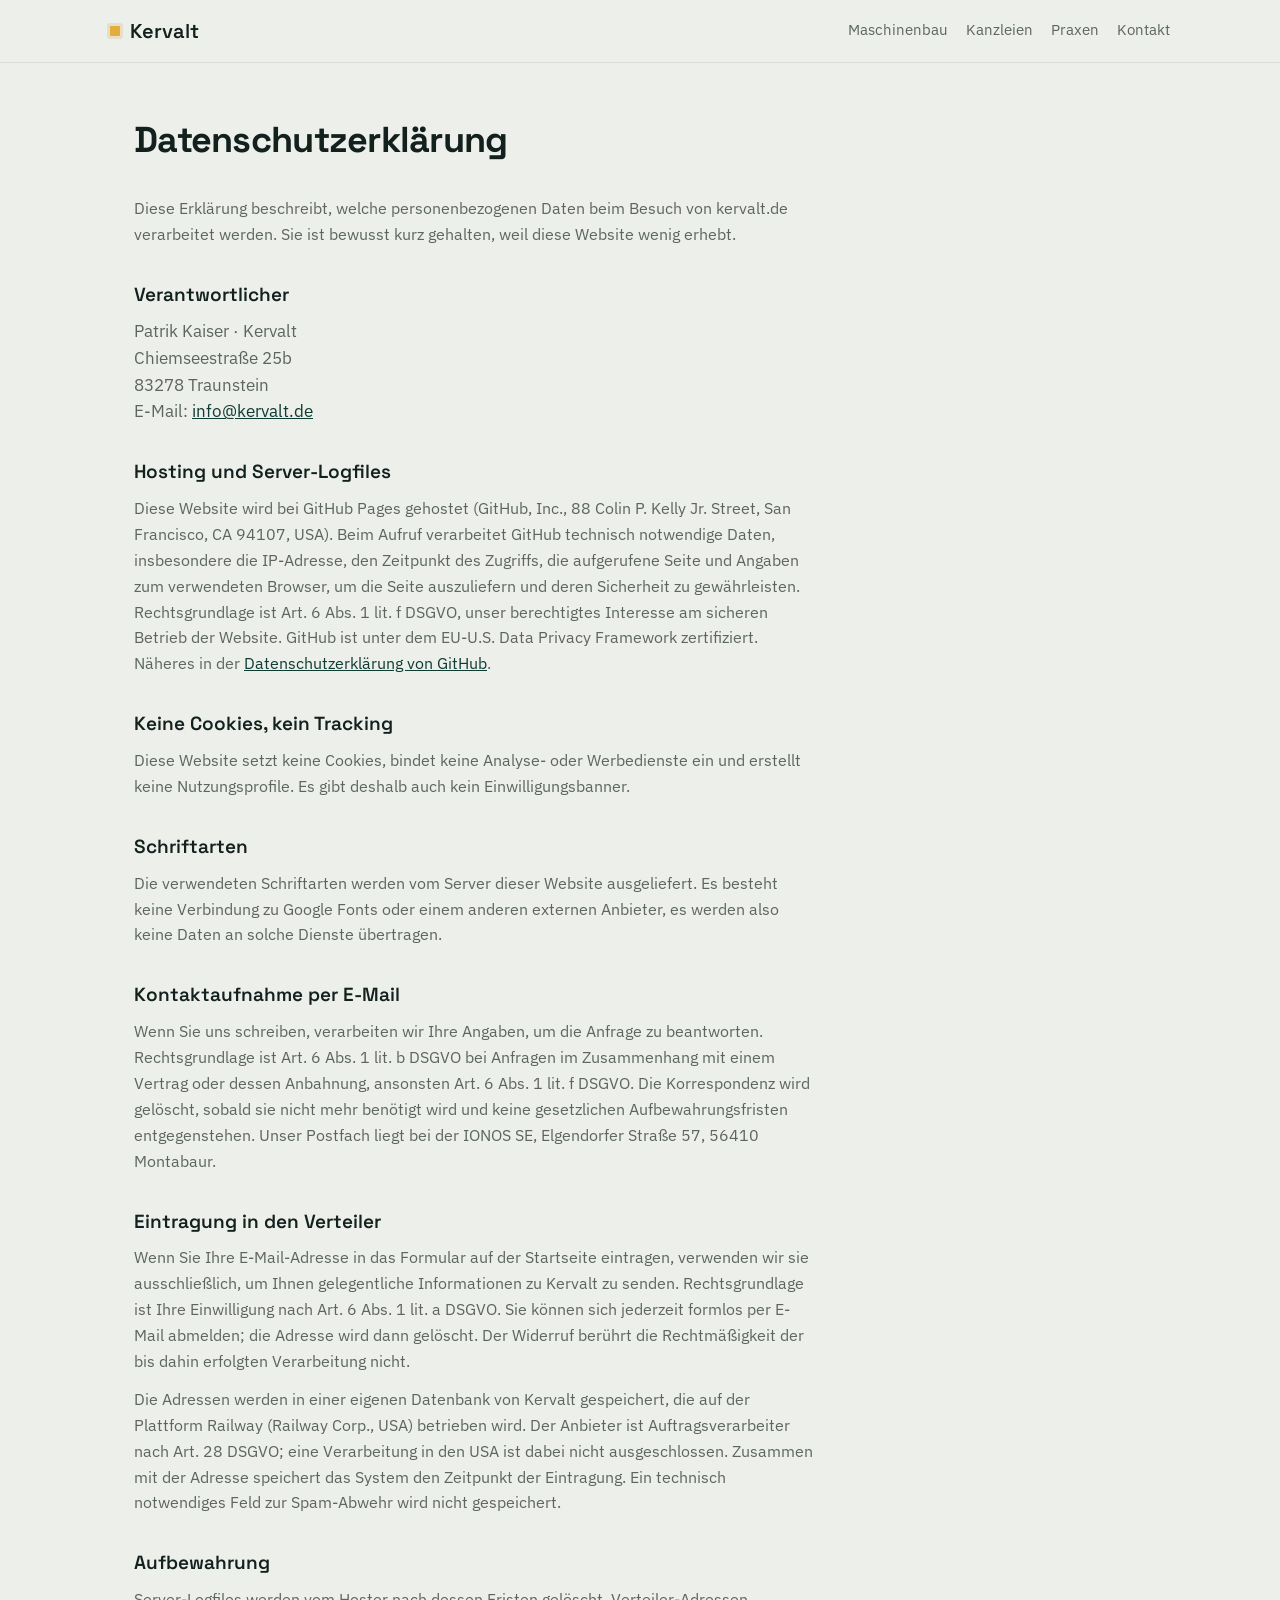
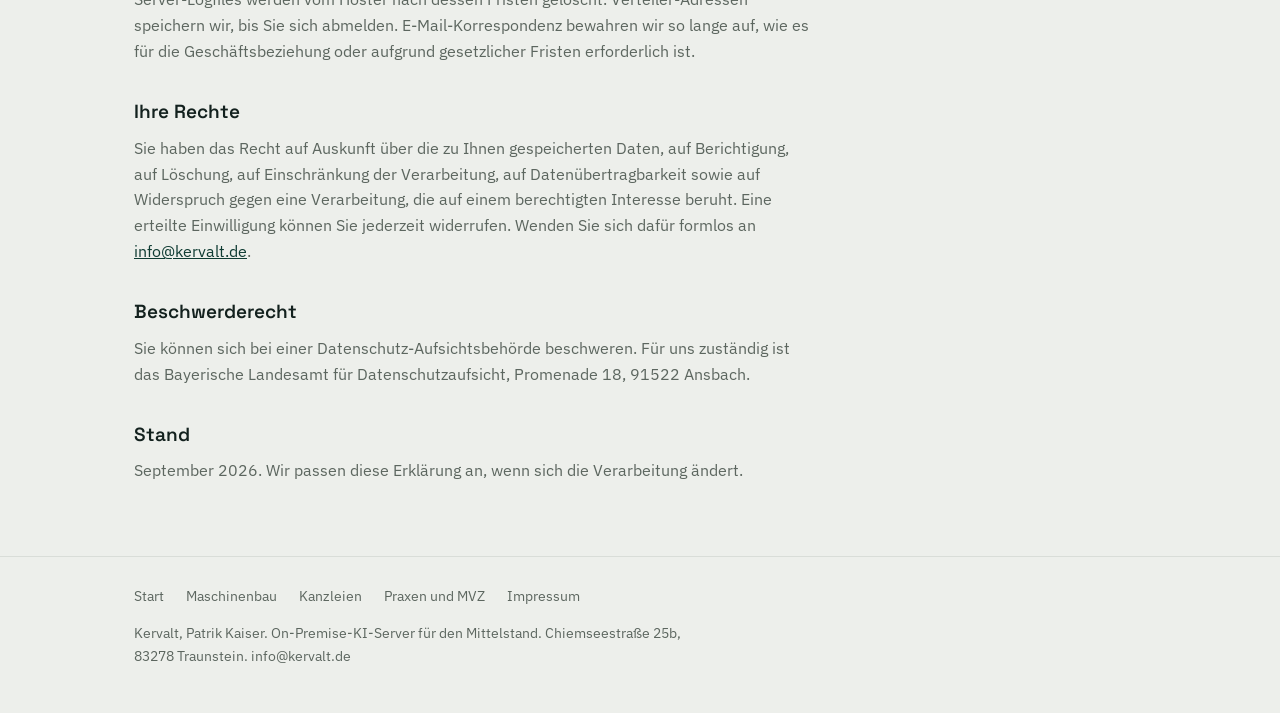
==== datenschutz/index.html @ 9f7834ed "Website auf On-Premise-KI-Positionierung umgebaut Startseite plus drei Branchen-Landingpages (Maschi" ====
<!doctype html>
<html lang="de">
<head>
<meta charset="utf-8">
<meta name="viewport" content="width=device-width,initial-scale=1">
<title>Datenschutzerklärung | Kervalt</title>
<meta name="description" content="Datenschutzerklärung von Kervalt: welche Daten beim Besuch von kervalt.de verarbeitet werden, wer sie verarbeitet und welche Rechte Sie haben.">
<meta name="robots" content="index, follow">
<meta name="theme-color" content="#0E3B32">
<link rel="canonical" href="https://kervalt.de/datenschutz/">
<link rel="icon" href="/assets/favicon.svg" type="image/svg+xml">
<link rel="stylesheet" href="/assets/style.css">
</head>
<body>
<a class="skip" href="#inhalt">Zum Inhalt springen</a>

<header class="hd">
  <div class="wrap hd-in">
    <a class="wordmark" href="/"><span class="led" aria-hidden="true"></span>Kervalt</a>
    <nav class="nav" aria-label="Hauptnavigation">
      <a href="/ki-maschinenbau/">Maschinenbau</a>
      <a href="/ki-kanzlei/">Kanzleien</a>
      <a href="/ki-praxis/">Praxen</a>
      <a href="mailto:info@kervalt.de">Kontakt</a>
    </nav>
  </div>
</header>

<main id="inhalt" class="wrap">
  <article class="legal">
    <h1>Datenschutzerklärung</h1>
    <p>Diese Erklärung beschreibt, welche personenbezogenen Daten beim Besuch von kervalt.de verarbeitet werden. Sie ist bewusst kurz gehalten, weil diese Website wenig erhebt.</p>

    <h2>Verantwortlicher</h2>
    <address>
      Patrik Kaiser · Kervalt<br>
      Chiemseestraße 25b<br>
      83278 Traunstein<br>
      E-Mail: <a href="mailto:info@kervalt.de">info@kervalt.de</a>
    </address>

    <h2>Hosting und Server-Logfiles</h2>
    <p>Diese Website wird bei GitHub Pages gehostet (GitHub, Inc., 88 Colin P. Kelly Jr. Street, San Francisco, CA 94107, USA). Beim Aufruf verarbeitet GitHub technisch notwendige Daten, insbesondere die IP-Adresse, den Zeitpunkt des Zugriffs, die aufgerufene Seite und Angaben zum verwendeten Browser, um die Seite auszuliefern und deren Sicherheit zu gewährleisten. Rechtsgrundlage ist Art. 6 Abs. 1 lit. f DSGVO, unser berechtigtes Interesse am sicheren Betrieb der Website. GitHub ist unter dem EU-U.S. Data Privacy Framework zertifiziert. Näheres in der <a href="https://docs.github.com/de/site-policy/privacy-policies/github-general-privacy-statement" rel="noopener">Datenschutzerklärung von GitHub</a>.</p>

    <h2>Keine Cookies, kein Tracking</h2>
    <p>Diese Website setzt keine Cookies, bindet keine Analyse- oder Werbedienste ein und erstellt keine Nutzungsprofile. Es gibt deshalb auch kein Einwilligungsbanner.</p>

    <h2>Schriftarten</h2>
    <p>Die verwendeten Schriftarten werden vom Server dieser Website ausgeliefert. Es besteht keine Verbindung zu Google Fonts oder einem anderen externen Anbieter, es werden also keine Daten an solche Dienste übertragen.</p>

    <h2>Kontaktaufnahme per E-Mail</h2>
    <p>Wenn Sie uns schreiben, verarbeiten wir Ihre Angaben, um die Anfrage zu beantworten. Rechtsgrundlage ist Art. 6 Abs. 1 lit. b DSGVO bei Anfragen im Zusammenhang mit einem Vertrag oder dessen Anbahnung, ansonsten Art. 6 Abs. 1 lit. f DSGVO. Die Korrespondenz wird gelöscht, sobald sie nicht mehr benötigt wird und keine gesetzlichen Aufbewahrungsfristen entgegenstehen. Unser Postfach liegt bei der IONOS SE, Elgendorfer Straße 57, 56410 Montabaur.</p>

    <h2>Eintragung in den Verteiler</h2>
    <p>Wenn Sie Ihre E-Mail-Adresse in das Formular auf der Startseite eintragen, verwenden wir sie ausschließlich, um Ihnen gelegentliche Informationen zu Kervalt zu senden. Rechtsgrundlage ist Ihre Einwilligung nach Art. 6 Abs. 1 lit. a DSGVO. Sie können sich jederzeit formlos per E-Mail abmelden; die Adresse wird dann gelöscht. Der Widerruf berührt die Rechtmäßigkeit der bis dahin erfolgten Verarbeitung nicht.</p>
    <p>Die Adressen werden in einer eigenen Datenbank von Kervalt gespeichert, die auf der Plattform Railway (Railway Corp., USA) betrieben wird. Der Anbieter ist Auftragsverarbeiter nach Art. 28 DSGVO; eine Verarbeitung in den USA ist dabei nicht ausgeschlossen. Zusammen mit der Adresse speichert das System den Zeitpunkt der Eintragung. Ein technisch notwendiges Feld zur Spam-Abwehr wird nicht gespeichert.</p>

    <h2>Aufbewahrung</h2>
    <p>Server-Logfiles werden vom Hoster nach dessen Fristen gelöscht. Verteiler-Adressen speichern wir, bis Sie sich abmelden. E-Mail-Korrespondenz bewahren wir so lange auf, wie es für die Geschäftsbeziehung oder aufgrund gesetzlicher Fristen erforderlich ist.</p>

    <h2>Ihre Rechte</h2>
    <p>Sie haben das Recht auf Auskunft über die zu Ihnen gespeicherten Daten, auf Berichtigung, auf Löschung, auf Einschränkung der Verarbeitung, auf Datenübertragbarkeit sowie auf Widerspruch gegen eine Verarbeitung, die auf einem berechtigten Interesse beruht. Eine erteilte Einwilligung können Sie jederzeit widerrufen. Wenden Sie sich dafür formlos an <a href="mailto:info@kervalt.de">info@kervalt.de</a>.</p>

    <h2>Beschwerderecht</h2>
    <p>Sie können sich bei einer Datenschutz-Aufsichtsbehörde beschweren. Für uns zuständig ist das Bayerische Landesamt für Datenschutzaufsicht, Promenade 18, 91522 Ansbach.</p>

    <h2>Stand</h2>
    <p>September 2026. Wir passen diese Erklärung an, wenn sich die Verarbeitung ändert.</p>
  </article>
</main>

<footer class="ft">
  <div class="wrap">
    <nav aria-label="Fußzeile">
      <a href="/">Start</a>
      <a href="/ki-maschinenbau/">Maschinenbau</a>
      <a href="/ki-kanzlei/">Kanzleien</a>
      <a href="/ki-praxis/">Praxen und MVZ</a>
      <a href="/impressum/">Impressum</a>
    </nav>
    <p>Kervalt, Patrik Kaiser. On-Premise-KI-Server für den Mittelstand. Chiemseestraße 25b, 83278 Traunstein. <a href="mailto:info@kervalt.de">info@kervalt.de</a></p>
  </div>
</footer>

</body>
</html>
---- assets/style.css ----
@font-face{font-family:'Space Grotesk';font-style:normal;font-weight:600;font-display:swap;src:url('fonts/space-grotesk-600.woff2') format('woff2');unicode-range:U+0000-00FF,U+0131,U+0152-0153,U+02BB-02BC,U+02C6,U+02DA,U+02DC,U+0304,U+0308,U+0329,U+2000-206F,U+20AC,U+2122,U+2191,U+2193,U+2212,U+2215,U+FEFF,U+FFFD;}
@font-face{font-family:'Space Grotesk';font-style:normal;font-weight:700;font-display:swap;src:url('fonts/space-grotesk-700.woff2') format('woff2');unicode-range:U+0000-00FF,U+0131,U+0152-0153,U+02BB-02BC,U+02C6,U+02DA,U+02DC,U+0304,U+0308,U+0329,U+2000-206F,U+20AC,U+2122,U+2191,U+2193,U+2212,U+2215,U+FEFF,U+FFFD;}
@font-face{font-family:'IBM Plex Sans';font-style:normal;font-weight:400;font-display:swap;src:url('fonts/ibm-plex-sans-400.woff2') format('woff2');unicode-range:U+0000-00FF,U+0131,U+0152-0153,U+02BB-02BC,U+02C6,U+02DA,U+02DC,U+0304,U+0308,U+0329,U+2000-206F,U+20AC,U+2122,U+2191,U+2193,U+2212,U+2215,U+FEFF,U+FFFD;}
@font-face{font-family:'IBM Plex Sans';font-style:normal;font-weight:600;font-display:swap;src:url('fonts/ibm-plex-sans-600.woff2') format('woff2');unicode-range:U+0000-00FF,U+0131,U+0152-0153,U+02BB-02BC,U+02C6,U+02DA,U+02DC,U+0304,U+0308,U+0329,U+2000-206F,U+20AC,U+2122,U+2191,U+2193,U+2212,U+2215,U+FEFF,U+FFFD;}
@font-face{font-family:'IBM Plex Mono';font-style:normal;font-weight:500;font-display:swap;src:url('fonts/ibm-plex-mono-500.woff2') format('woff2');unicode-range:U+0000-00FF,U+0131,U+0152-0153,U+02BB-02BC,U+02C6,U+02DA,U+02DC,U+0304,U+0308,U+0329,U+2000-206F,U+20AC,U+2122,U+2191,U+2193,U+2212,U+2215,U+FEFF,U+FFFD;}

/* ---------- Tokens ---------- */
:root{
  --paper:#EDEFEB;
  --panel:#F7F8F4;
  --panel-2:#E4E7E1;
  --ink:#13211E;
  --muted:#5C665F;
  --line:rgba(19,33,30,.16);
  --line-soft:rgba(19,33,30,.09);
  --pine:#0E3B32;
  --pine-700:#0A2C25;
  --on-pine:#E7EEEA;
  --on-pine-dim:#CBD8D2;
  --brass:#C6892A;
  --brass-bright:#E4AC3B;
  --brass-ink:#7A5310;
  --wrap:1060px;
  --r:4px;
}

/* ---------- Base ---------- */
*{box-sizing:border-box;margin:0;padding:0}
html{scroll-behavior:smooth;-webkit-text-size-adjust:100%}
body{
  font-family:'IBM Plex Sans',system-ui,-apple-system,'Segoe UI',sans-serif;
  font-size:16.5px;line-height:1.62;
  background:var(--paper);color:var(--ink);
  -webkit-font-smoothing:antialiased;
}
h1,h2,h3,.plate-hd{font-family:'Space Grotesk','IBM Plex Sans',system-ui,sans-serif}
a{color:var(--pine)}
a:focus-visible,button:focus-visible,summary:focus-visible,input:focus-visible{
  outline:2px solid var(--brass-ink);outline-offset:2px;border-radius:2px;
}
img,svg{max-width:100%}
.wrap{max-width:var(--wrap);margin:0 auto;padding:0 24px}
.sec{padding:58px 0}
.skip{position:absolute;left:-9999px;top:0;background:var(--pine);color:var(--on-pine);
  padding:10px 16px;z-index:20;text-decoration:none}
.skip:focus{left:8px;top:8px}

/* ---------- Kopf ---------- */
.hd{border-bottom:1px solid var(--line-soft)}
.hd-in{display:flex;align-items:center;justify-content:space-between;gap:14px;
  flex-wrap:wrap;padding:15px 0}
.wordmark{display:inline-flex;align-items:center;gap:10px;text-decoration:none;color:var(--ink);
  font-family:'Space Grotesk',sans-serif;font-weight:600;font-size:20px}
.led{width:10px;height:10px;background:var(--brass-bright);border-radius:1px;
  box-shadow:0 0 0 3px rgba(198,137,42,.16);flex:0 0 auto}
.nav{display:flex;gap:18px;flex-wrap:wrap;align-items:center;font-size:15px}
.nav a{color:var(--muted);text-decoration:none;padding-bottom:2px}
.nav a:hover{color:var(--ink)}
.nav a[aria-current]{color:var(--ink);font-weight:600;border-bottom:2px solid var(--brass)}

/* ---------- Schaltflächen ---------- */
.btn{display:inline-block;font-family:inherit;font-weight:600;font-size:16px;
  text-decoration:none;border:1px solid transparent;cursor:pointer;
  padding:13px 24px;border-radius:3px;transition:background .15s,border-color .15s,color .15s}
.btn-primary{background:var(--pine);color:#F5F7F3}
.btn-primary:hover{background:var(--pine-700)}
.btn-ghost{background:transparent;color:var(--ink);border-color:var(--line)}
.btn-ghost:hover{border-color:var(--ink)}
.btn-brass{background:var(--brass-bright);color:var(--pine-700)}
.btn-brass:hover{background:var(--brass);color:#fff}
.btn-onpine{background:transparent;color:var(--on-pine);border-color:rgba(231,238,234,.42)}
.btn-onpine:hover{border-color:var(--on-pine)}
.cta-row{display:flex;gap:12px;flex-wrap:wrap;margin-top:26px}

/* ---------- Hero ---------- */
.hero{display:grid;grid-template-columns:1.35fr .65fr;gap:44px;align-items:start;
  padding:60px 0 52px}
.kicker{display:inline-block;font-size:14px;font-weight:600;color:var(--pine);
  padding-bottom:5px;border-bottom:2px solid var(--brass);margin-bottom:22px}
.hero h1{font-weight:700;font-size:clamp(31px,4.7vw,47px);line-height:1.05;
  letter-spacing:-.022em;margin-bottom:18px}
.lead{font-size:19px;line-height:1.55;color:var(--muted);max-width:50ch}
.trust{display:flex;flex-wrap:wrap;gap:8px 20px;margin-top:28px;font-size:14px;color:var(--muted)}
.trust span{display:inline-flex;align-items:center;gap:8px}
.tick{width:6px;height:6px;background:var(--pine);flex:0 0 auto;transform:rotate(45deg)}

/* ---------- Typenschild ---------- */
.plate{border:1px solid var(--line);background:var(--panel);border-radius:var(--r);margin-top:6px}
.plate-hd{display:flex;align-items:center;gap:9px;padding:12px 16px;
  border-bottom:1px solid var(--line-soft);font-weight:600;font-size:14.5px}
.plate dl{margin:0}
.plate .row{display:flex;justify-content:space-between;gap:14px;
  padding:9px 16px;border-bottom:1px solid var(--line-soft)}
.plate .row:last-child{border-bottom:0}
.plate dt{font-size:13.5px;color:var(--muted)}
.plate dd{font-family:'IBM Plex Mono',ui-monospace,monospace;font-weight:500;
  font-size:13.5px;text-align:right}

/* ---------- Petrol-Band ---------- */
.band{background:var(--pine);color:var(--on-pine);padding:54px 0}
.band h2{font-weight:600;font-size:clamp(23px,3.3vw,31px);letter-spacing:-.018em;
  margin-bottom:16px;color:#F3F7F4}
.band p{font-size:17.5px;color:var(--on-pine-dim);max-width:64ch}
.band-list{list-style:none;display:grid;grid-template-columns:repeat(3,1fr);gap:18px;margin-top:30px}
.band-list li{border-left:2px solid var(--brass-bright);padding:3px 0 3px 15px;font-size:15.5px}

/* ---------- Abschnittsköpfe ---------- */
.eyebrow{display:block;font-size:14px;font-weight:600;color:var(--pine);margin-bottom:9px}
.sec h2{font-weight:600;font-size:clamp(24px,3.4vw,32px);letter-spacing:-.018em;margin-bottom:12px}
.sub{font-size:17px;color:var(--muted);max-width:64ch;margin-bottom:32px}
.sec h3{font-weight:600;font-size:18px;margin-bottom:7px}
.prose p{max-width:66ch;margin-bottom:14px}
.prose p:last-child{margin-bottom:0}

/* ---------- Karten ---------- */
.cards{display:grid;grid-template-columns:repeat(2,1fr);gap:16px}
.card{background:var(--panel);border:1px solid var(--line);border-radius:var(--r);padding:22px 22px 24px}
.card h3{color:var(--pine);font-size:17.5px}
.card p{font-size:15.5px;color:var(--muted)}

/* ---------- Branchen-Zeilen ---------- */
.rows{border-top:1px solid var(--line)}
.rowlink{display:grid;grid-template-columns:1fr auto;gap:10px 28px;align-items:center;
  padding:22px 0 24px;border-bottom:1px solid var(--line);text-decoration:none;color:inherit}
.rowlink:hover{background:var(--panel)}
.rowlink h3{color:var(--pine);margin-bottom:6px}
.rowlink p{font-size:15.5px;color:var(--muted);max-width:62ch}
.tag{font-family:'IBM Plex Mono',monospace;font-size:12.5px;font-weight:500;
  color:var(--brass-ink);white-space:nowrap;border:1px solid var(--line);
  border-radius:2px;padding:4px 9px}

/* ---------- Tabelle ---------- */
.tbl-scroll{overflow-x:auto;border:1px solid var(--line);border-radius:var(--r);background:var(--panel)}
table{border-collapse:collapse;width:100%;min-width:640px;font-size:15px}
caption{text-align:left;font-size:14px;color:var(--muted);padding:0 0 10px}
th,td{text-align:left;padding:13px 16px;border-bottom:1px solid var(--line-soft);vertical-align:top}
thead th{font-weight:600;font-size:13.5px;color:var(--muted);
  background:var(--panel-2);border-bottom:1px solid var(--line)}
tbody th{font-weight:600;color:var(--pine);white-space:nowrap}
tbody tr:last-child th,tbody tr:last-child td{border-bottom:0}
td.num{font-family:'IBM Plex Mono',monospace;font-weight:500;font-size:14px}

/* ---------- Zweispalter ---------- */
.split{display:grid;grid-template-columns:1fr 1fr;border:1px solid var(--line);
  border-radius:var(--r);overflow:hidden;background:var(--panel)}
.split>div{padding:26px 24px}
.split>div+div{border-left:1px solid var(--line)}
.split h3{font-size:17px;color:var(--pine);margin-bottom:10px}
.split ul{list-style:none;font-size:15.5px;color:var(--muted)}
.split li{padding:7px 0 7px 17px;position:relative}
.split li::before{content:"";position:absolute;left:0;top:15px;width:6px;height:1.5px;background:var(--brass)}
.split .amount{font-family:'IBM Plex Mono',monospace;color:var(--ink);font-weight:500}

/* ---------- Hervorgehobener Block ---------- */
.panel{background:var(--panel);border:1px solid var(--line);border-left:4px solid var(--brass);
  border-radius:var(--r);padding:30px 28px}
.panel.plain{border-left-color:var(--pine)}
.panel h2{font-size:clamp(22px,3vw,28px);font-weight:700;color:var(--pine);margin-bottom:14px}
.panel p{max-width:68ch;margin-bottom:14px}
.panel dl{display:grid;grid-template-columns:auto 1fr;gap:9px 20px;margin:22px 0;font-size:15.5px}
.panel dt{font-weight:600;color:var(--pine)}
.panel dd{color:var(--muted)}
.panel ul{margin:0 0 14px 20px;font-size:15.5px;color:var(--muted)}
.panel li{margin-bottom:6px}
.hint{font-size:13.5px;color:var(--muted);margin-bottom:0}

/* ---------- Schritte ---------- */
.steps{display:grid;grid-template-columns:repeat(4,1fr);gap:20px}
.step{border-top:2px solid var(--line);padding-top:15px}
.step .n{font-family:'IBM Plex Mono',monospace;font-size:13px;color:var(--brass-ink);
  font-weight:500;margin-bottom:7px}
.step h3{font-size:16px;margin-bottom:5px}
.step p{font-size:14.5px;color:var(--muted)}

/* ---------- FAQ ---------- */
.faq details{border-bottom:1px solid var(--line-soft)}
.faq summary{display:flex;justify-content:space-between;gap:18px;align-items:baseline;
  font-family:'Space Grotesk',sans-serif;font-weight:600;font-size:17.5px;
  cursor:pointer;list-style:none;padding:17px 0}
.faq summary::-webkit-details-marker{display:none}
.faq summary::after{content:"+";color:var(--brass-ink);font-size:21px;line-height:1;flex:0 0 auto}
.faq details[open] summary::after{content:"\2212"}
.faq details p{font-size:16px;color:var(--muted);max-width:70ch;padding-bottom:18px}

/* ---------- Abschluss-Band ---------- */
.cta{background:var(--pine);color:var(--on-pine);border-radius:6px;padding:46px 34px;margin:56px 0}
.cta h2{font-weight:700;font-size:clamp(25px,3.6vw,33px);letter-spacing:-.02em;
  color:#F3F7F4;margin-bottom:12px}
.cta p{font-size:17px;color:var(--on-pine-dim);max-width:58ch}
.cta .note{font-size:14px;color:#A9BBB3;margin-top:20px;max-width:58ch}

/* ---------- Verteiler ---------- */
.signup{border-top:1px solid var(--line);padding:38px 0 12px}
.signup h2{font-size:20px;font-weight:600;margin-bottom:8px}
.signup p{font-size:15.5px;color:var(--muted);max-width:56ch;margin-bottom:18px}
.signup form{display:flex;gap:10px;flex-wrap:wrap;max-width:520px}
.hp{position:absolute;left:-9999px;width:1px;height:1px;overflow:hidden}
.signup input[type=email]{flex:1 1 240px;padding:12px 14px;font:inherit;font-size:16px;
  background:var(--panel);color:var(--ink);border:1px solid var(--line);border-radius:3px}
.signup input[type=email]:focus{border-color:var(--pine);outline:none}
.signup .status{margin-top:12px;font-size:15px;display:none}
.signup .status.ok{display:block;color:var(--pine);font-weight:600}
.signup .status.err{display:block;color:#8C2F22;font-weight:600}

/* ---------- Fuß ---------- */
.ft{border-top:1px solid var(--line-soft);margin-top:40px;padding:28px 0 46px;
  font-size:14px;color:var(--muted)}
.ft nav{display:flex;gap:22px;flex-wrap:wrap;margin-bottom:14px}
.ft a{color:var(--muted);text-decoration:none}
.ft a:hover{color:var(--ink);text-decoration:underline}
.ft p{max-width:70ch}

/* ---------- Rechtstexte ---------- */
.legal{max-width:680px;padding:48px 0 20px}
.legal h1{font-size:clamp(27px,4vw,36px);font-weight:700;letter-spacing:-.02em;margin-bottom:26px}
.legal h2{font-size:19px;font-weight:600;margin:32px 0 8px}
.legal p,.legal li{font-size:16px;color:var(--muted);margin-bottom:12px}
.legal ul{padding-left:20px}
.legal address{font-style:normal;color:var(--muted)}

/* ---------- Klein ---------- */
@media (max-width:880px){
  .hero{grid-template-columns:1fr;gap:32px;padding:40px 0 34px}
  .band-list,.cards,.split{grid-template-columns:1fr}
  .split>div+div{border-left:0;border-top:1px solid var(--line)}
  .steps{grid-template-columns:1fr 1fr}
  .rowlink{grid-template-columns:1fr}
  .tag{justify-self:start}
  .cta{padding:34px 22px;margin:40px 0}
  .sec{padding:44px 0}
}
@media (max-width:520px){
  .steps{grid-template-columns:1fr}
  body{font-size:16px}
}
@media (prefers-reduced-motion:reduce){
  html{scroll-behavior:auto}
  *{transition:none!important}
}
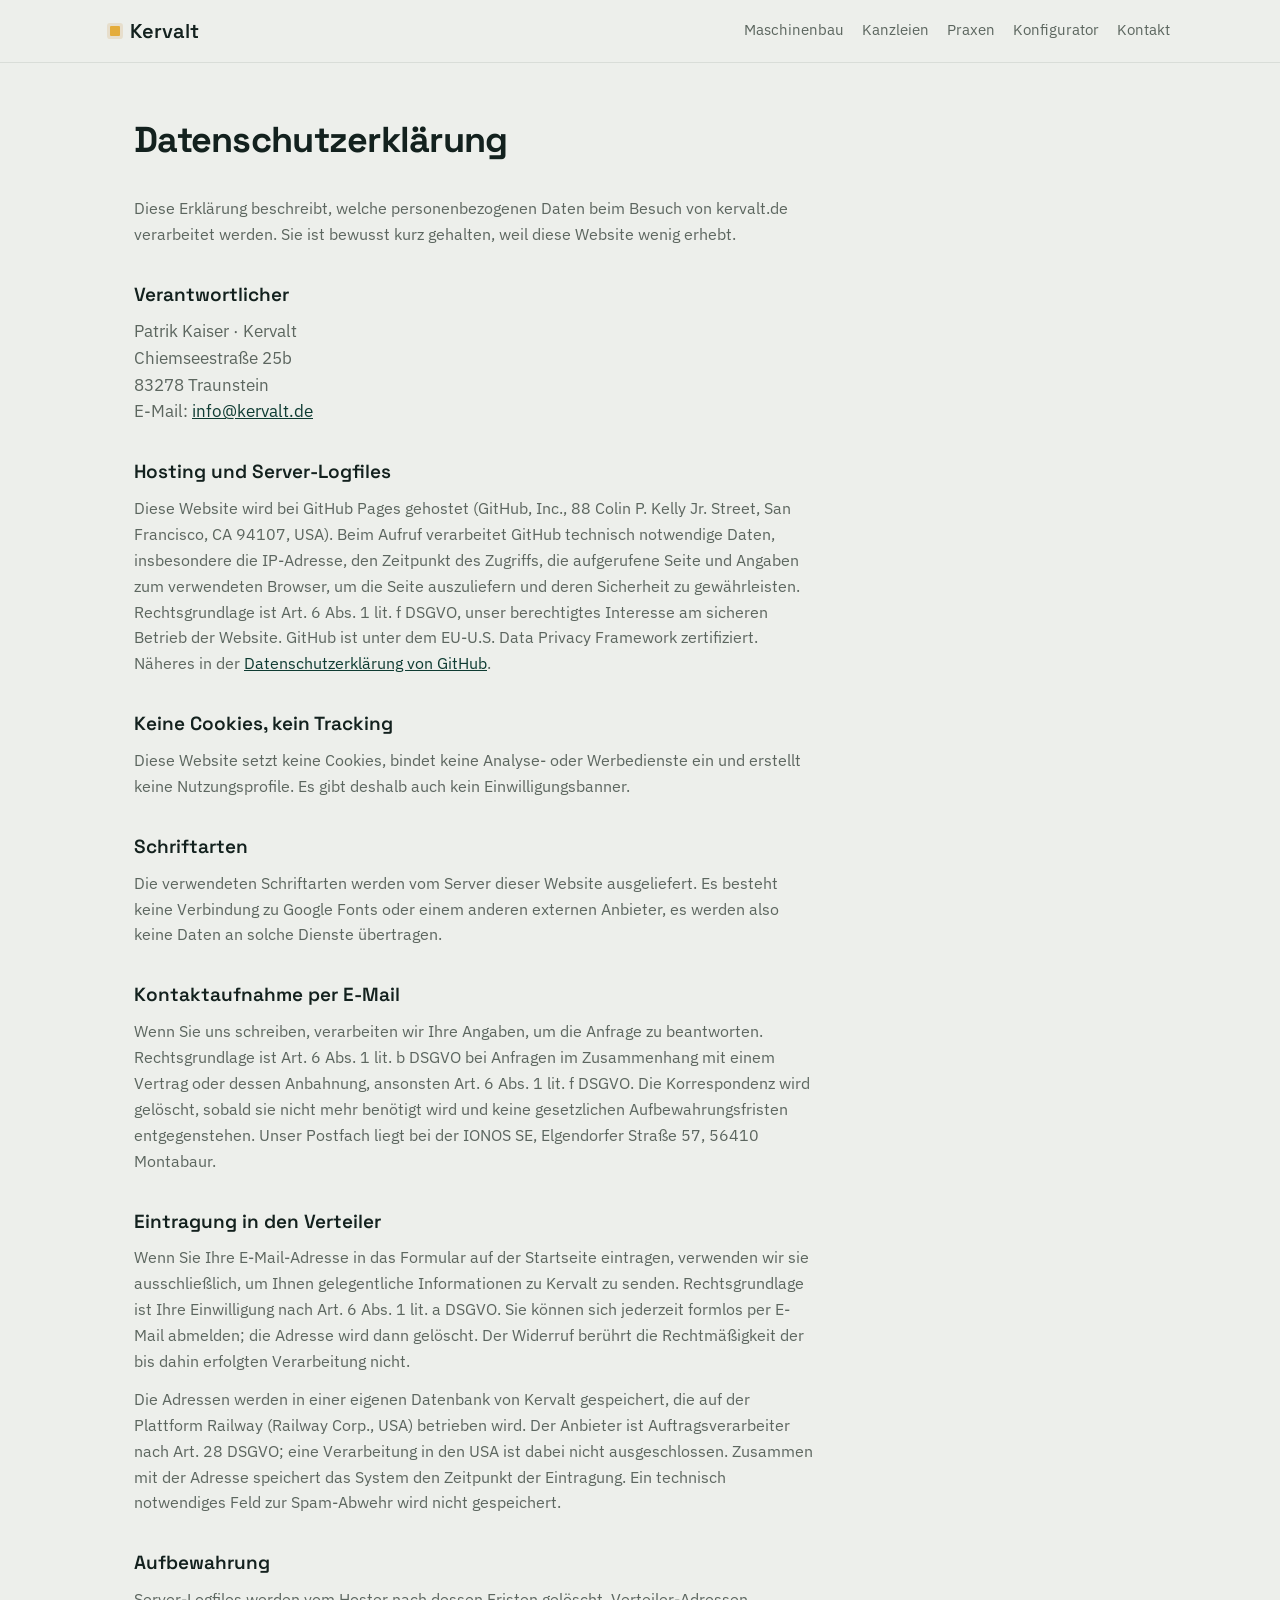
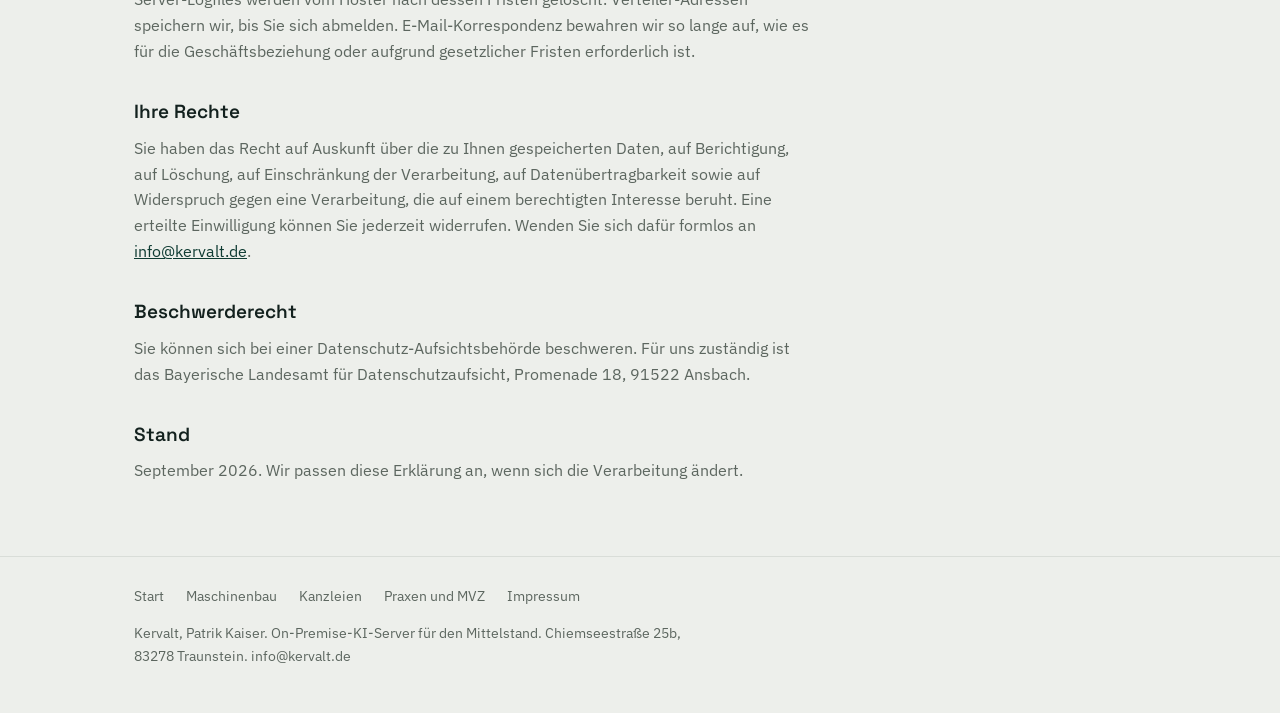
==== commit a02f76f0: "Konfigurator-Seite ergaenzt Fuenf Fragen (Nutzerzahl, Intensitaet, Qualitaetsanspruch, Schwerpunkt, " ====
--- a/datenschutz/index.html
+++ b/datenschutz/index.html
@@ -21,6 +21,7 @@
       <a href="/ki-maschinenbau/">Maschinenbau</a>
       <a href="/ki-kanzlei/">Kanzleien</a>
       <a href="/ki-praxis/">Praxen</a>
+      <a href="/konfigurator/">Konfigurator</a>
       <a href="mailto:info@kervalt.de">Kontakt</a>
     </nav>
   </div>
--- a/assets/style.css
+++ b/assets/style.css
@@ -111,6 +111,8 @@
 .sec h3{font-weight:600;font-size:18px;margin-bottom:7px}
 .prose p{max-width:66ch;margin-bottom:14px}
 .prose p:last-child{margin-bottom:0}
+.duo{display:grid;grid-template-columns:1.4fr .6fr;gap:44px;align-items:start}
+@media (max-width:880px){.duo{grid-template-columns:1fr;gap:26px}}
 
 /* ---------- Karten ---------- */
 .cards{display:grid;grid-template-columns:repeat(2,1fr);gap:16px}
@@ -128,6 +130,10 @@
 .tag{font-family:'IBM Plex Mono',monospace;font-size:12.5px;font-weight:500;
   color:var(--brass-ink);white-space:nowrap;border:1px solid var(--line);
   border-radius:2px;padding:4px 9px}
+.rowitem{display:grid;grid-template-columns:200px 1fr;gap:6px 32px;
+  padding:20px 0 22px;border-bottom:1px solid var(--line)}
+.rowitem h3{color:var(--pine);font-size:17px}
+.rowitem p{font-size:15.5px;color:var(--muted);max-width:60ch}
 
 /* ---------- Tabelle ---------- */
 .tbl-scroll{overflow-x:auto;border:1px solid var(--line);border-radius:var(--r);background:var(--panel)}
@@ -189,6 +195,37 @@
 .cta p{font-size:17px;color:var(--on-pine-dim);max-width:58ch}
 .cta .note{font-size:14px;color:#A9BBB3;margin-top:20px;max-width:58ch}
 
+/* ---------- Konfigurator ---------- */
+.cfg{display:grid;gap:18px;margin-top:34px}
+.q{border:1px solid var(--line);border-radius:var(--r);background:var(--panel);padding:20px 22px 18px}
+.q legend{padding:0;font-family:'Space Grotesk',sans-serif;font-weight:600;font-size:17.5px}
+.qnum{display:block;font-family:'IBM Plex Mono',monospace;font-size:12.5px;font-weight:500;
+  color:var(--brass-ink);margin-bottom:5px}
+.qhint{font-size:14.5px;color:var(--muted);margin:8px 0 15px;max-width:64ch}
+.opts{display:grid;gap:8px}
+.opt{display:flex;gap:12px;align-items:flex-start;background:var(--paper);cursor:pointer;
+  border:1px solid var(--line);border-left:3px solid transparent;border-radius:3px;padding:11px 14px;
+  transition:border-color .14s,background .14s}
+.opt:hover{border-color:var(--muted)}
+.opt input{margin:4px 0 0;accent-color:var(--pine);flex:0 0 auto}
+.opt b{font-weight:600;font-size:15.5px}
+.opt small{display:block;font-size:13.5px;color:var(--muted);margin-top:1px}
+.opt.on{border-color:var(--line);border-left-color:var(--brass);background:#FDFDFB}
+.opt:focus-within{outline:2px solid var(--brass-ink);outline-offset:2px}
+.cfg-go{margin-top:26px;display:flex;gap:14px;align-items:center;flex-wrap:wrap}
+.cfg-go .miss{font-size:14.5px;color:var(--muted)}
+
+.result{border:1px solid var(--line);border-left:4px solid var(--brass);border-radius:var(--r);
+  background:var(--panel);padding:28px 26px;margin-top:34px}
+.result .lbl{font-size:14px;font-weight:600;color:var(--pine);margin-bottom:4px}
+.result .tier{font-family:'Space Grotesk',sans-serif;font-weight:700;letter-spacing:-.02em;
+  font-size:clamp(25px,3.6vw,33px);color:var(--pine);margin-bottom:12px}
+.result p{max-width:66ch;margin-bottom:14px}
+.result h3{font-size:16px;font-weight:600;margin:22px 0 8px}
+.result ol{margin:0 0 4px 20px;font-size:15.5px;color:var(--muted)}
+.result ol li{margin-bottom:7px}
+.result .warn{border-top:1px solid var(--line);margin-top:22px;padding-top:18px;font-size:15.5px}
+
 /* ---------- Verteiler ---------- */
 .signup{border-top:1px solid var(--line);padding:38px 0 12px}
 .signup h2{font-size:20px;font-weight:600;margin-bottom:8px}
@@ -224,7 +261,7 @@
   .band-list,.cards,.split{grid-template-columns:1fr}
   .split>div+div{border-left:0;border-top:1px solid var(--line)}
   .steps{grid-template-columns:1fr 1fr}
-  .rowlink{grid-template-columns:1fr}
+  .rowlink,.rowitem{grid-template-columns:1fr}
   .tag{justify-self:start}
   .cta{padding:34px 22px;margin:40px 0}
   .sec{padding:44px 0}
